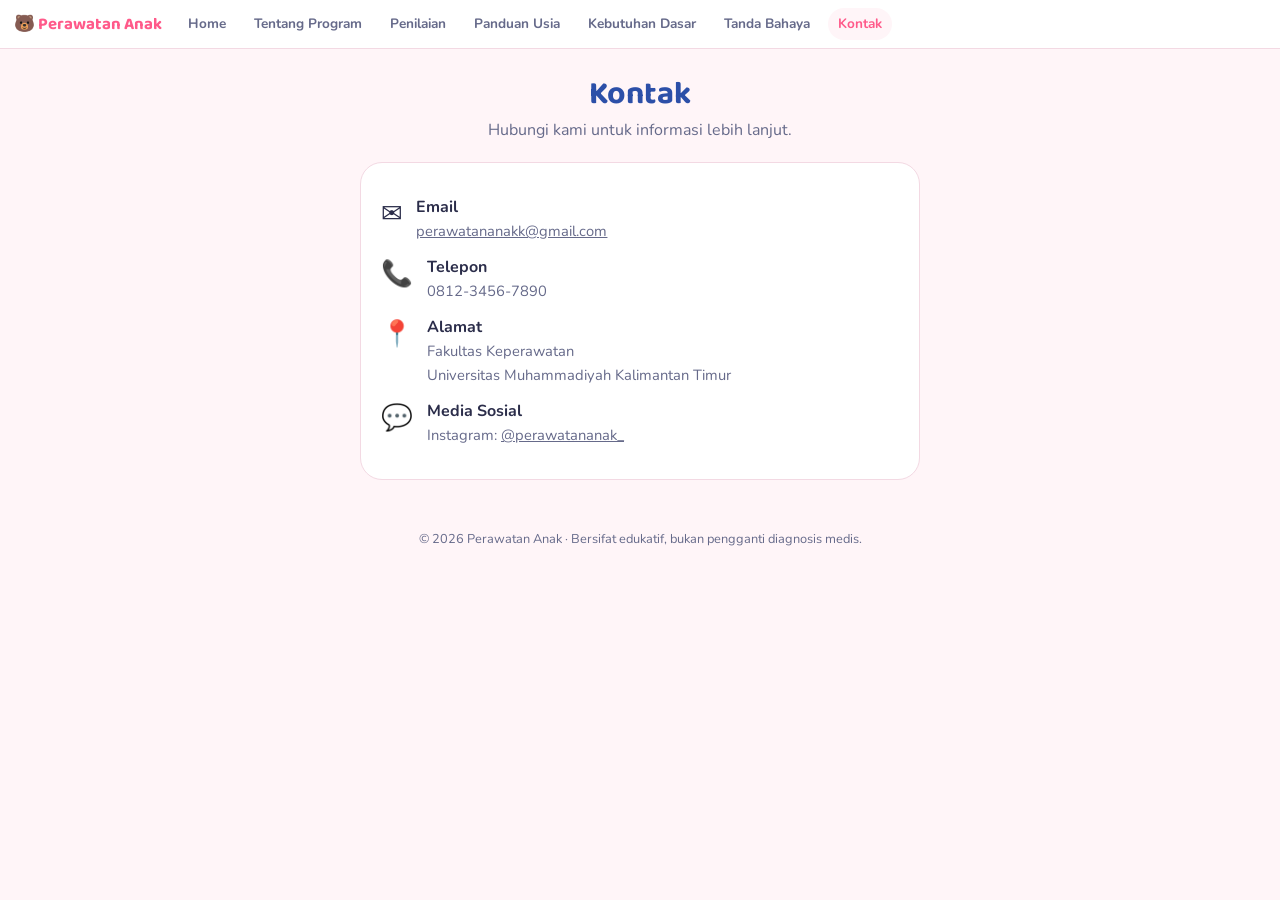
==== kontak.html @ 59d6c435 "first commit" ====
<!DOCTYPE html>
<html lang="id">
<head>
<meta charset="utf-8">
<meta name="viewport" content="width=device-width, initial-scale=1, viewport-fit=cover">
<title>Kontak - Perawatan Anak</title>
<link href="https://fonts.googleapis.com/css2?family=Baloo+2:wght@600;700&family=Nunito:wght@400;600;700&display=swap" rel="stylesheet">
<link rel="stylesheet" href="css/style.css">
</head>
<body data-page="kontak">
<nav id="nav"></nav>
<main>
<section id="kontak" class="on">
 <div class="title"><h2>Kontak</h2><p>Hubungi kami untuk informasi lebih lanjut.</p></div>
 <div class="contact"><div class="box">
  <div class="ci"><div class="e">✉️</div><div><b>Email</b><span><a href="mailto:perawatananakk@gmail.com" style="color:inherit">perawatananakk@gmail.com</a></span></div></div>
  <div class="ci"><div class="e">📞</div><div><b>Telepon</b><span>0812-3456-7890</span></div></div>
  <div class="ci"><div class="e">📍</div><div><b>Alamat</b><span>Fakultas Keperawatan<br>Universitas Muhammadiyah Kalimantan Timur</span></div></div>
  <div class="ci"><div class="e">💬</div><div><b>Media Sosial</b><span>Instagram: <a href="https://instagram.com/perawatananak_" target="_blank" rel="noopener" style="color:inherit">@perawatananak_</a></span></div></div>
 </div></div>
</section>
</main>
<footer id="footer"></footer>
<script src="js/data.js"></script>
<script src="js/layout.js"></script>

</body>
</html>
---- css/style.css ----
/* Gaya utama website Perawatan Anak.
   Warna & tema ada di :root (bagian paling atas) - ubah di sini untuk ganti tampilan. */
:root{--bg:#fff5f8;--card:#fff;--ink:#2b2d4a;--mut:#666a8a;--pri:#ff5a8a;--pri2:#ff8fb1;--blue:#2c4fa8;--soft:#eaf2ff;--line:#f3d9e3;--ok:#2e9d57;--warn:#e0a21a;--bad:#e0334f;
box-sizing:border-box;padding-top:env(safe-area-inset-top,0px);padding-bottom:env(safe-area-inset-bottom,0px)}
@media (prefers-color-scheme:dark){:root:not([data-theme="light"]){--bg:#1d1b2b;--card:#2a2840;--ink:#f3f0ff;--mut:#b6b3d3;--blue:#9db8ff;--soft:#26304f;--line:#45405f}}
:root[data-theme="dark"]{--bg:#1d1b2b;--card:#2a2840;--ink:#f3f0ff;--mut:#b6b3d3;--blue:#9db8ff;--soft:#26304f;--line:#45405f}
html{scroll-padding-top:env(safe-area-inset-top,0px)}
*{box-sizing:border-box}
body{margin:0;font-family:Nunito,system-ui,sans-serif;color:var(--ink);background:var(--bg);line-height:1.5}
h1,h2,h3{font-family:'Baloo 2',Nunito,sans-serif;margin:0;line-height:1.15}
nav{position:sticky;top:env(safe-area-inset-top,0px);z-index:20;background:var(--card);border-bottom:1px solid var(--line);display:flex;align-items:center;gap:8px;padding:8px 14px;overflow-x:auto}
.logo{font-family:'Baloo 2';font-weight:700;color:var(--pri);white-space:nowrap;font-size:1.05rem;margin-right:8px;cursor:pointer}
nav a{white-space:nowrap;font-size:.85rem;font-weight:700;color:var(--mut);text-decoration:none;padding:6px 10px;border-radius:99px;cursor:pointer}
nav a.on{color:var(--pri);background:var(--bg)}
main{max-width:1000px;margin:0 auto;padding:22px 16px 40px}
section{display:none;animation:f .3s}section.on{display:block}
@keyframes f{from{opacity:0;transform:translateY(6px)}to{opacity:1}}
.hero{display:grid;grid-template-columns:1.2fr 1fr;gap:20px;align-items:center;background:linear-gradient(135deg,#ffe3ee,#e3efff);border-radius:28px;padding:30px}
@media (prefers-color-scheme:dark){.hero{background:linear-gradient(135deg,#3a2a45,#252f55)}}
.hero h1{font-size:2.3rem;color:var(--blue)}.hero h1 span{color:var(--pri)}
.big{font-size:8rem;text-align:center;line-height:1}
@media(max-width:700px){.hero{grid-template-columns:1fr;padding:20px}.big{font-size:5rem}.hero h1{font-size:1.8rem}}
.btn{display:inline-block;border:0;cursor:pointer;background:linear-gradient(90deg,var(--pri),var(--pri2));color:#fff;font:700 1rem Nunito;padding:12px 24px;border-radius:99px;box-shadow:0 4px 12px #ff5a8a44;margin-top:14px}
.btn.alt{background:var(--card);color:var(--pri);border:2px solid var(--pri2);box-shadow:none}
.grid{display:grid;grid-template-columns:repeat(auto-fit,minmax(150px,1fr));gap:12px;margin-top:18px}
.card{background:var(--card);border:1px solid var(--line);border-radius:20px;padding:16px;text-align:center}
.card .e{font-size:2.4rem}.card h3{font-size:1.1rem;color:var(--blue);margin:4px 0}
.card p{font-size:.85rem;color:var(--mut);margin:4px 0 10px}
.btn.sm{padding:7px 14px;font-size:.85rem;margin:0}
.title{text-align:center;margin:6px 0 20px}.title h2{font-size:2rem;color:var(--blue)}.title p{color:var(--mut);margin:4px 0}
.box{background:var(--card);border:1px solid var(--line);border-radius:22px;padding:20px;max-width:620px;margin:0 auto}
.info{max-width:720px;margin:0 auto;display:grid;gap:12px}
.info .box{max-width:none;display:flex;gap:14px}.info .box .e{font-size:2rem}
.info h3{font-size:1.1rem}.info ul{margin:4px 0 0;padding-left:18px;color:var(--mut);font-size:.92rem}
.note{background:var(--soft);border-radius:14px;padding:10px 14px;color:var(--blue);font-weight:600;font-size:.9rem;max-width:720px;margin:12px auto 0}
label{display:block;font-weight:700;font-size:.9rem;margin:12px 0 4px}
input[type=text],input[type=number],select{width:100%;padding:11px 14px;border:1.5px solid var(--line);border-radius:12px;font:inherit;background:var(--bg);color:var(--ink)}
.err{color:var(--bad);font-size:.85rem;min-height:1.2em;margin-top:8px}
.qwrap{display:grid;grid-template-columns:200px 1fr;gap:16px;max-width:820px;margin:0 auto}
@media(max-width:700px){.qwrap{grid-template-columns:1fr}}
.cats{display:flex;flex-direction:column;gap:6px}
@media(max-width:700px){.cats{flex-direction:row;overflow-x:auto}}
.cat{padding:10px 14px;border-radius:14px;background:var(--card);border:1px solid var(--line);font-weight:700;font-size:.9rem;white-space:nowrap}
.cat.on{background:var(--pri);color:#fff;border-color:var(--pri)}.cat.done{color:var(--ok)}
.bar{height:8px;background:var(--line);border-radius:9px;overflow:hidden;flex:1}.bar i{display:block;height:100%;background:var(--ok);transition:width .3s}
.opt{display:flex;gap:10px;align-items:center;padding:11px 14px;border:1.5px solid var(--line);border-radius:14px;margin:8px 0;cursor:pointer;font-weight:600}
.opt.sel{border-color:var(--pri);background:var(--bg)}.opt input{accent-color:var(--pri)}
.row{display:flex;justify-content:space-between;gap:10px;margin-top:14px}
.ok-banner{display:flex;gap:14px;align-items:center;background:#fff6c9;color:#4a3d00;border-radius:20px;padding:14px 18px;max-width:720px;margin:0 auto 16px;font-weight:700}
.ok-banner.warn{background:#ffe9d2;color:#5a2d00}
.res{display:grid;grid-template-columns:repeat(auto-fit,minmax(130px,1fr));gap:10px}
.res .card{padding:12px}.tag{display:inline-block;padding:4px 10px;border-radius:10px;font-size:.78rem;font-weight:700}
.tag.ok{background:#dff5e6;color:#1b6d3a}.tag.warn{background:#fff0c4;color:#7a5600}
.reco{background:var(--card);border:1px solid var(--line);border-radius:20px;padding:16px 20px;margin-top:14px}
.reco ul{margin:6px 0 0;padding-left:20px;color:var(--mut)}
.ages{display:grid;grid-template-columns:repeat(auto-fit,minmax(200px,1fr));gap:14px}
.age{border-radius:24px;padding:18px;text-align:center;border:2px solid transparent}
.age .e{font-size:4rem}.age h3{font-size:1.4rem}
.a1{background:#ffe3ee;color:#a33}.a2{background:#dfeaff;color:#2c4fa8}.a3{background:#fff0d2;color:#9a5a00}.a4{background:#dcf4e4;color:#1b6d3a}
.age .btn{background:#fff;color:inherit;box-shadow:none;padding:8px 16px;font-size:.85rem}
.detail{display:none;background:var(--bg);border-radius:12px;padding:10px 12px;font-size:.85rem;text-align:left;margin-top:8px;color:var(--ink)}
.detail.on{display:block}
.guide{max-width:720px;margin:16px auto 0}.guide ul{color:var(--mut)}
.danger{display:grid;grid-template-columns:repeat(auto-fit,minmax(160px,1fr));gap:12px}
.danger .card{font-weight:700;color:var(--blue)}
.alert{background:linear-gradient(135deg,#ffd6e2,#ffc0d3);border-radius:20px;padding:18px;color:#8a1236;font-weight:700;margin-top:14px}
.contact{max-width:560px;margin:0 auto}.contact .box{max-width:none}
.ci{display:flex;gap:14px;margin:12px 0}.ci .e{font-size:1.6rem}.ci b{display:block}
.ci span{color:var(--mut);font-size:.92rem}
footer{text-align:center;color:var(--mut);font-size:.8rem;padding:10px 16px 30px}
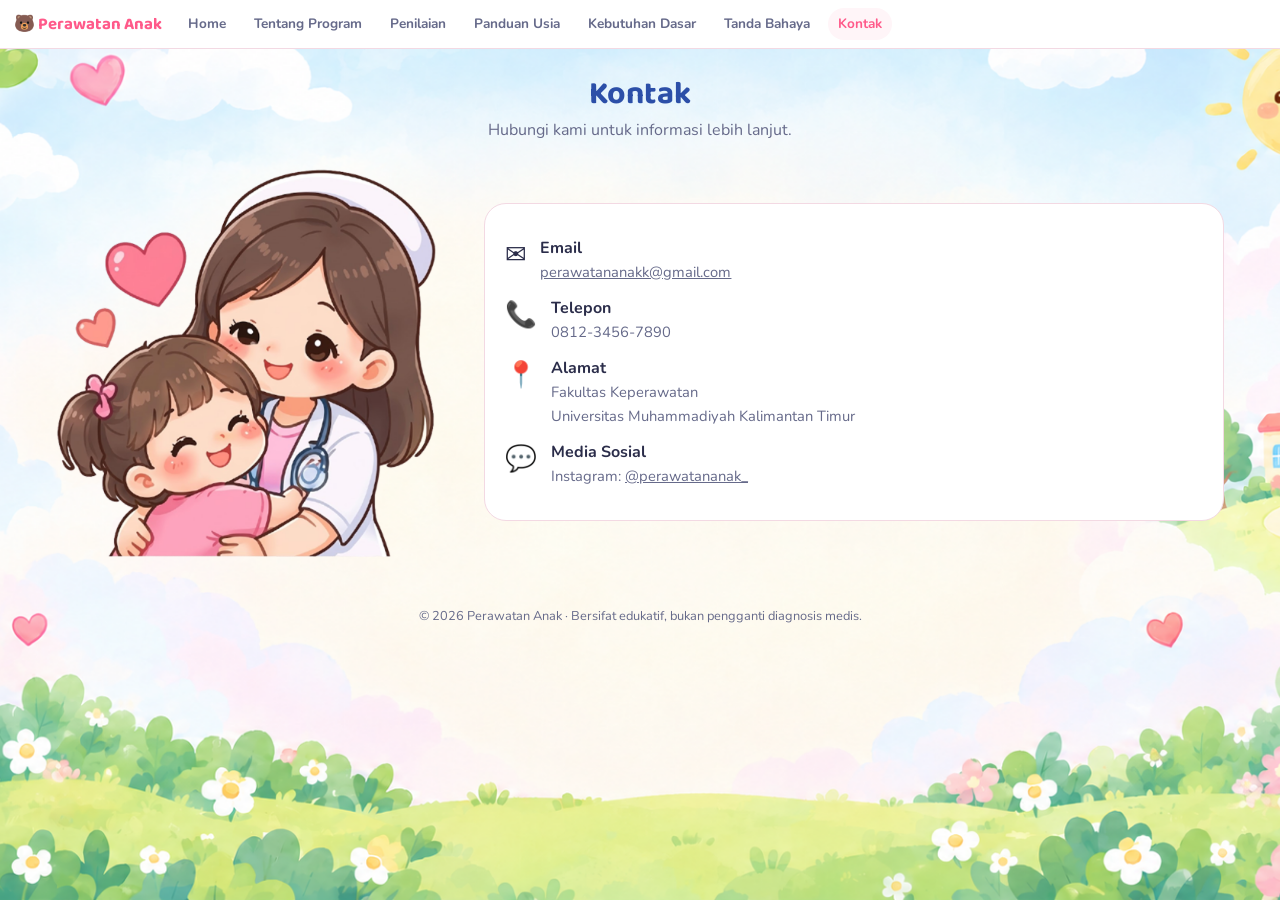
==== commit 3aa087dd: "add: asset gambar dan layouts" ====
--- a/kontak.html
+++ b/kontak.html
@@ -12,6 +12,7 @@
 <main>
 <section id="kontak" class="on">
  <div class="title"><h2>Kontak</h2><p>Hubungi kami untuk informasi lebih lanjut.</p></div>
+ <img class="page-img" src="img/kontak.png" alt="Perawat dan anak">
  <div class="contact"><div class="box">
   <div class="ci"><div class="e">✉️</div><div><b>Email</b><span><a href="mailto:perawatananakk@gmail.com" style="color:inherit">perawatananakk@gmail.com</a></span></div></div>
   <div class="ci"><div class="e">📞</div><div><b>Telepon</b><span>0812-3456-7890</span></div></div>
@@ -23,6 +24,5 @@
 <footer id="footer"></footer>
 <script src="js/data.js"></script>
 <script src="js/layout.js"></script>
-
 </body>
-</html>
+</html>
--- a/css/style.css
+++ b/css/style.css
@@ -9,17 +9,22 @@
 body{margin:0;font-family:Nunito,system-ui,sans-serif;color:var(--ink);background:var(--bg);line-height:1.5}
 h1,h2,h3{font-family:'Baloo 2',Nunito,sans-serif;margin:0;line-height:1.15}
 nav{position:sticky;top:env(safe-area-inset-top,0px);z-index:20;background:var(--card);border-bottom:1px solid var(--line);display:flex;align-items:center;gap:8px;padding:8px 14px;overflow-x:auto}
-.logo{font-family:'Baloo 2';font-weight:700;color:var(--pri);white-space:nowrap;font-size:1.05rem;margin-right:8px;cursor:pointer}
+.logo{font-family:'Baloo 2';font-weight:700;color:var(--pri);white-space:nowrap;font-size:1.05rem;margin-right:8px;cursor:pointer;text-decoration:none}
 nav a{white-space:nowrap;font-size:.85rem;font-weight:700;color:var(--mut);text-decoration:none;padding:6px 10px;border-radius:99px;cursor:pointer}
 nav a.on{color:var(--pri);background:var(--bg)}
 main{max-width:1000px;margin:0 auto;padding:22px 16px 40px}
 section{display:none;animation:f .3s}section.on{display:block}
 @keyframes f{from{opacity:0;transform:translateY(6px)}to{opacity:1}}
-.hero{display:grid;grid-template-columns:1.2fr 1fr;gap:20px;align-items:center;background:linear-gradient(135deg,#ffe3ee,#e3efff);border-radius:28px;padding:30px}
-@media (prefers-color-scheme:dark){.hero{background:linear-gradient(135deg,#3a2a45,#252f55)}}
+
+
+/* HERO (Home) - background.png jadi latar */
+.hero{display:grid;grid-template-columns:1.2fr 1fr;gap:20px;align-items:center;
+  background:linear-gradient(rgba(255,255,255,.35),rgba(255,255,255,.35)),url('../img/background.png') center/cover;
+  border-radius:28px;padding:30px}
+@media (prefers-color-scheme:dark){.hero{background:linear-gradient(rgba(29,27,43,.6),rgba(29,27,43,.6)),url('../img/background.png') center/cover}}
 .hero h1{font-size:2.3rem;color:var(--blue)}.hero h1 span{color:var(--pri)}
-.big{font-size:8rem;text-align:center;line-height:1}
-@media(max-width:700px){.hero{grid-template-columns:1fr;padding:20px}.big{font-size:5rem}.hero h1{font-size:1.8rem}}
+@media(max-width:700px){.hero{grid-template-columns:1fr;padding:20px}.hero h1{font-size:1.8rem}}
+
 .btn{display:inline-block;border:0;cursor:pointer;background:linear-gradient(90deg,var(--pri),var(--pri2));color:#fff;font:700 1rem Nunito;padding:12px 24px;border-radius:99px;box-shadow:0 4px 12px #ff5a8a44;margin-top:14px}
 .btn.alt{background:var(--card);color:var(--pri);border:2px solid var(--pri2);box-shadow:none}
 .grid{display:grid;grid-template-columns:repeat(auto-fit,minmax(150px,1fr));gap:12px;margin-top:18px}
@@ -36,7 +41,8 @@
 label{display:block;font-weight:700;font-size:.9rem;margin:12px 0 4px}
 input[type=text],input[type=number],select{width:100%;padding:11px 14px;border:1.5px solid var(--line);border-radius:12px;font:inherit;background:var(--bg);color:var(--ink)}
 .err{color:var(--bad);font-size:.85rem;min-height:1.2em;margin-top:8px}
-.qwrap{display:grid;grid-template-columns:200px 1fr;gap:16px;max-width:820px;margin:0 auto}
+.qwrap{display:grid;grid-template-columns:minmax(0,1fr) minmax(0,2fr);gap:20px;max-width:none;margin:0 auto;align-items:start}
+.qwrap .box{margin:0;width:100%}
 @media(max-width:700px){.qwrap{grid-template-columns:1fr}}
 .cats{display:flex;flex-direction:column;gap:6px}
 @media(max-width:700px){.cats{flex-direction:row;overflow-x:auto}}
@@ -68,3 +74,50 @@
 .ci{display:flex;gap:14px;margin:12px 0}.ci .e{font-size:1.6rem}.ci b{display:block}
 .ci span{color:var(--mut);font-size:.92rem}
 footer{text-align:center;color:var(--mut);font-size:.8rem;padding:10px 16px 30px}
+
+/* ===== GAMBAR ===== */
+img{max-width:100%;height:auto}
+.hero-img{width:100%;max-width:380px;justify-self:center;border-radius:24px}
+.page-img{display:block;margin:0 auto 18px;max-width:260px;border-radius:24px}
+.ico{width:80px;height:80px;object-fit:contain}
+.char{width:130px;height:130px;object-fit:contain;mix-blend-mode:multiply;border-radius:16px}
+.mini{width:28px;height:28px;object-fit:contain;vertical-align:middle;border-radius:6px}
+.res .ico{width:64px;height:64px}
+
+/* ===== BACKGROUND SEMUA HALAMAN =====
+   Path pakai ../img/ karena style.css ada di folder css/ */
+body{
+  background-color:var(--bg);
+  background-image:url('../img/background.png');
+  background-repeat:no-repeat;
+  background-size:cover;
+  background-position:center;
+  background-attachment:fixed;
+}
+@media (prefers-color-scheme:dark){
+  :root:not([data-theme="light"]) body{background-image:linear-gradient(rgba(29,27,43,.7),rgba(29,27,43,.7)),url('../img/background.png')}
+}
+:root[data-theme="dark"] body{background-image:linear-gradient(rgba(29,27,43,.7),rgba(29,27,43,.7)),url('../img/background.png')}
+
+/* ===== HOME: FULL WIDTH (bukan container) ===== */
+body[data-page="home"] main{max-width:none;padding:0 0 40px}
+body[data-page="home"] .hero{border-radius:0;padding:60px clamp(20px,6vw,100px);min-height:calc(100vh - 120px)}
+body[data-page="home"] .hero h1{font-size:clamp(1.8rem,4vw,3.2rem)}
+body[data-page="home"] .hero-img{max-width:520px}
+body[data-page="home"] .grid{padding:0 clamp(16px,4vw,60px);margin-top:28px}
+@media(max-width:700px){body[data-page="home"] .hero{padding:30px 20px;min-height:0}}
+
+/* ===== LAYAR BESAR: Tentang, Penilaian (langkah 1), Kontak -> kiri gambar, kanan isi ===== */
+@media(min-width:900px){
+  main{max-width:1200px}
+  #tentang.on,#kontak.on,#step1:not([hidden]){display:grid;grid-template-columns:minmax(260px,380px) 1fr;column-gap:48px;align-items:center}
+  #tentang .title,#kontak .title,#step1 .title{grid-column:1/-1}
+  #tentang .page-img,#kontak .page-img,#step1 .page-img{margin:0;max-width:100%;justify-self:center}
+  #tentang .note{grid-column:1/-1;max-width:none;margin:16px 0 0}
+  #tentang .info,#kontak .contact,#step1 .box{max-width:none;margin:0;width:100%}
+}
+
+/* ===== TANDA BAHAYA: 3 kolom (setara col-md-4) di layar >= 768px ===== */
+@media(min-width:768px){
+  .danger{grid-template-columns:repeat(3,1fr)}
+}
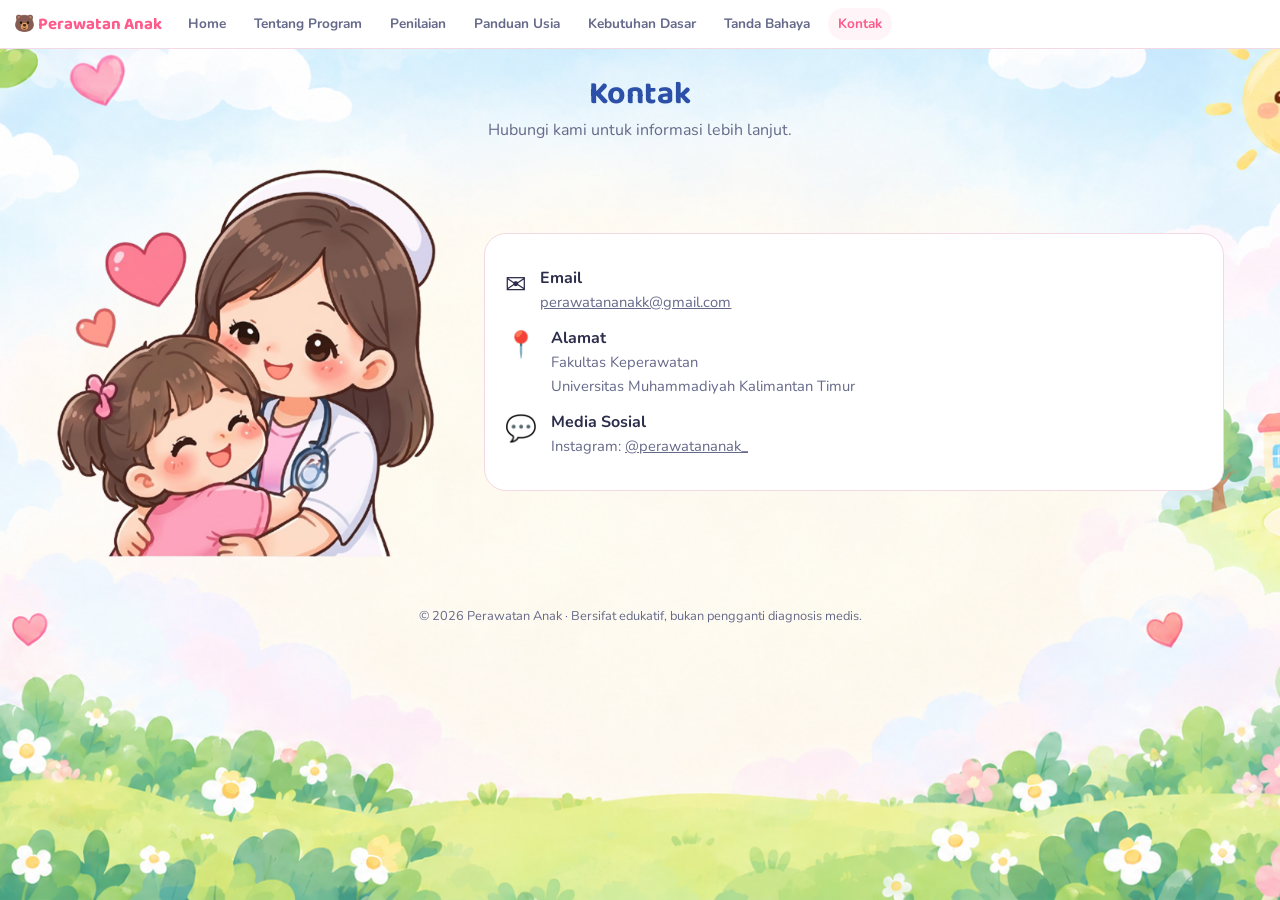
==== commit d4f70d3d: "edit: contact person pakai nomor di hapus" ====
--- a/kontak.html
+++ b/kontak.html
@@ -15,7 +15,6 @@
  <img class="page-img" src="img/kontak.png" alt="Perawat dan anak">
  <div class="contact"><div class="box">
   <div class="ci"><div class="e">✉️</div><div><b>Email</b><span><a href="mailto:perawatananakk@gmail.com" style="color:inherit">perawatananakk@gmail.com</a></span></div></div>
-  <div class="ci"><div class="e">📞</div><div><b>Telepon</b><span>0812-3456-7890</span></div></div>
   <div class="ci"><div class="e">📍</div><div><b>Alamat</b><span>Fakultas Keperawatan<br>Universitas Muhammadiyah Kalimantan Timur</span></div></div>
   <div class="ci"><div class="e">💬</div><div><b>Media Sosial</b><span>Instagram: <a href="https://instagram.com/perawatananak_" target="_blank" rel="noopener" style="color:inherit">@perawatananak_</a></span></div></div>
  </div></div>
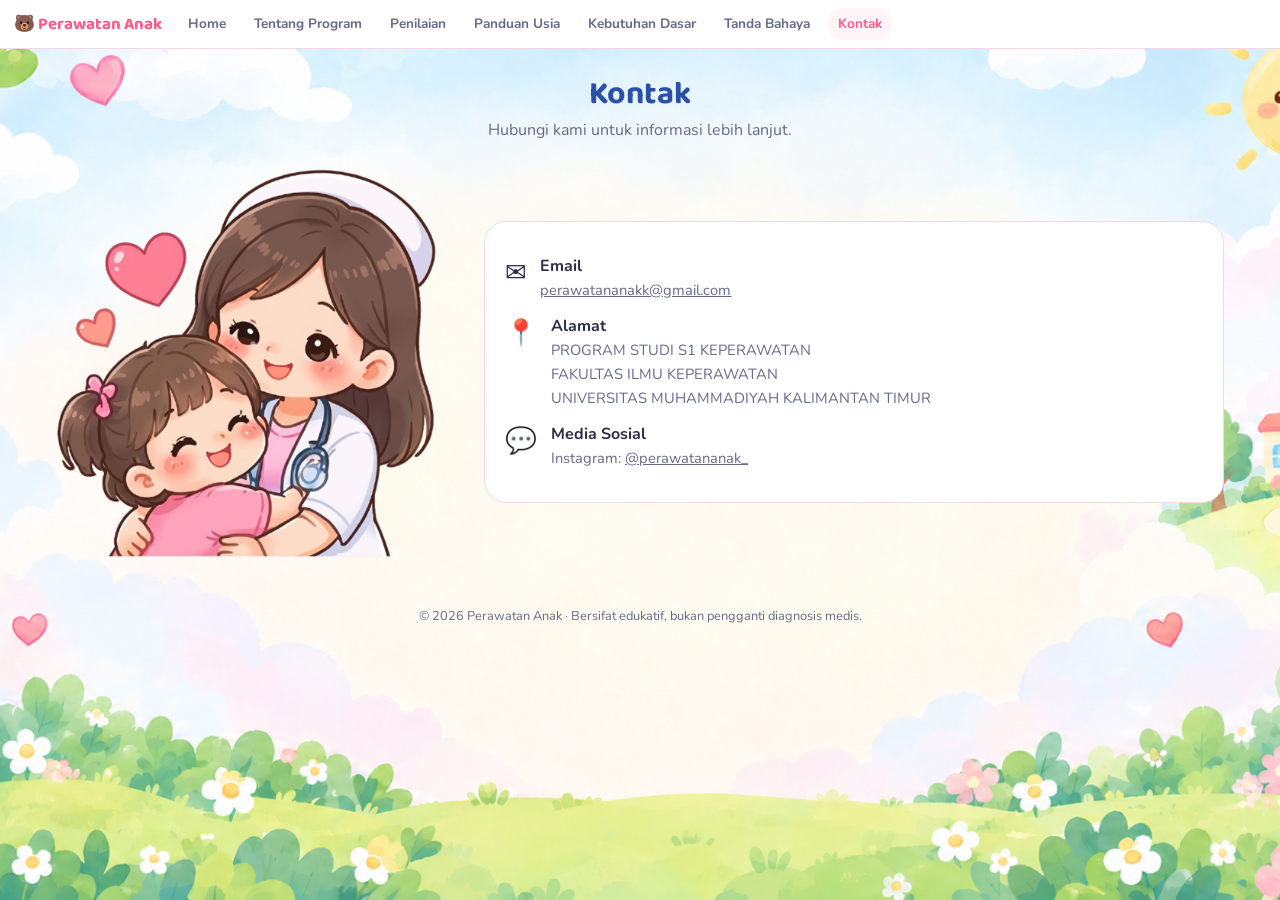
==== commit a14343a4: "fix: alamat" ====
--- a/kontak.html
+++ b/kontak.html
@@ -15,7 +15,7 @@
  <img class="page-img" src="img/kontak.png" alt="Perawat dan anak">
  <div class="contact"><div class="box">
   <div class="ci"><div class="e">✉️</div><div><b>Email</b><span><a href="mailto:perawatananakk@gmail.com" style="color:inherit">perawatananakk@gmail.com</a></span></div></div>
-  <div class="ci"><div class="e">📍</div><div><b>Alamat</b><span>Fakultas Keperawatan<br>Universitas Muhammadiyah Kalimantan Timur</span></div></div>
+  <div class="ci"><div class="e">📍</div><div><b>Alamat</b><span>PROGRAM STUDI S1 KEPERAWATAN<br>FAKULTAS ILMU KEPERAWATAN <br>UNIVERSITAS MUHAMMADIYAH KALIMANTAN TIMUR</span></div></div>
   <div class="ci"><div class="e">💬</div><div><b>Media Sosial</b><span>Instagram: <a href="https://instagram.com/perawatananak_" target="_blank" rel="noopener" style="color:inherit">@perawatananak_</a></span></div></div>
  </div></div>
 </section>
--- a/css/style.css
+++ b/css/style.css
@@ -120,4 +120,28 @@
 /* ===== TANDA BAHAYA: 3 kolom (setara col-md-4) di layar >= 768px ===== */
 @media(min-width:768px){
   .danger{grid-template-columns:repeat(3,1fr)}
-}+}
+
+/* ===== PROFIL TIM (Home) ===== */
+.team{position:relative;margin:48px clamp(16px,4vw,60px) 0;padding:44px clamp(14px,3vw,36px) 28px;
+  background:rgba(255,245,248,.88);border:2px dashed var(--pri2);border-radius:36px}
+.team-title{position:absolute;top:-22px;left:50%;transform:translateX(-50%);white-space:nowrap;
+  background:linear-gradient(90deg,var(--pri),var(--pri2));color:#fff;font-size:clamp(1.1rem,2.4vw,1.6rem);
+  padding:6px 34px;border-radius:99px;box-shadow:0 4px 12px #ff5a8a44}
+.team-grid{display:grid;grid-template-columns:repeat(3,1fr);gap:14px}
+.member{display:grid;grid-template-columns:48% 52%;align-items:center;border-radius:20px;padding:0;
+  border:1px solid var(--line);overflow:hidden}
+.member.m1{background:#ffe9f1}
+.member.m2{background:#e4f0ff}
+.member img{width:100%;height:auto;max-width:none;align-self:end;display:block}
+.info-m{text-align:center;align-self:center;padding:10px 14px 10px 6px;color:#2c4fa8}
+.info-m b{display:block;font-family:'Baloo 2',Nunito,sans-serif;font-size:1rem;line-height:1.2}
+.info-m span{display:block;font-size:.88rem;font-weight:700;margin-top:4px}
+@media(max-width:900px){.team-grid{grid-template-columns:repeat(2,1fr)}}
+@media(max-width:600px){.team-grid{grid-template-columns:1fr}}
+@media (prefers-color-scheme:dark){
+  :root:not([data-theme="light"]) .team{background:rgba(42,40,64,.9)}
+  :root:not([data-theme="light"]) .member.m1,:root:not([data-theme="light"]) .member.m2{background:var(--soft)}
+}
+:root[data-theme="dark"] .team{background:rgba(42,40,64,.9)}
+:root[data-theme="dark"] .member.m1,:root[data-theme="dark"] .member.m2{background:var(--soft)}
